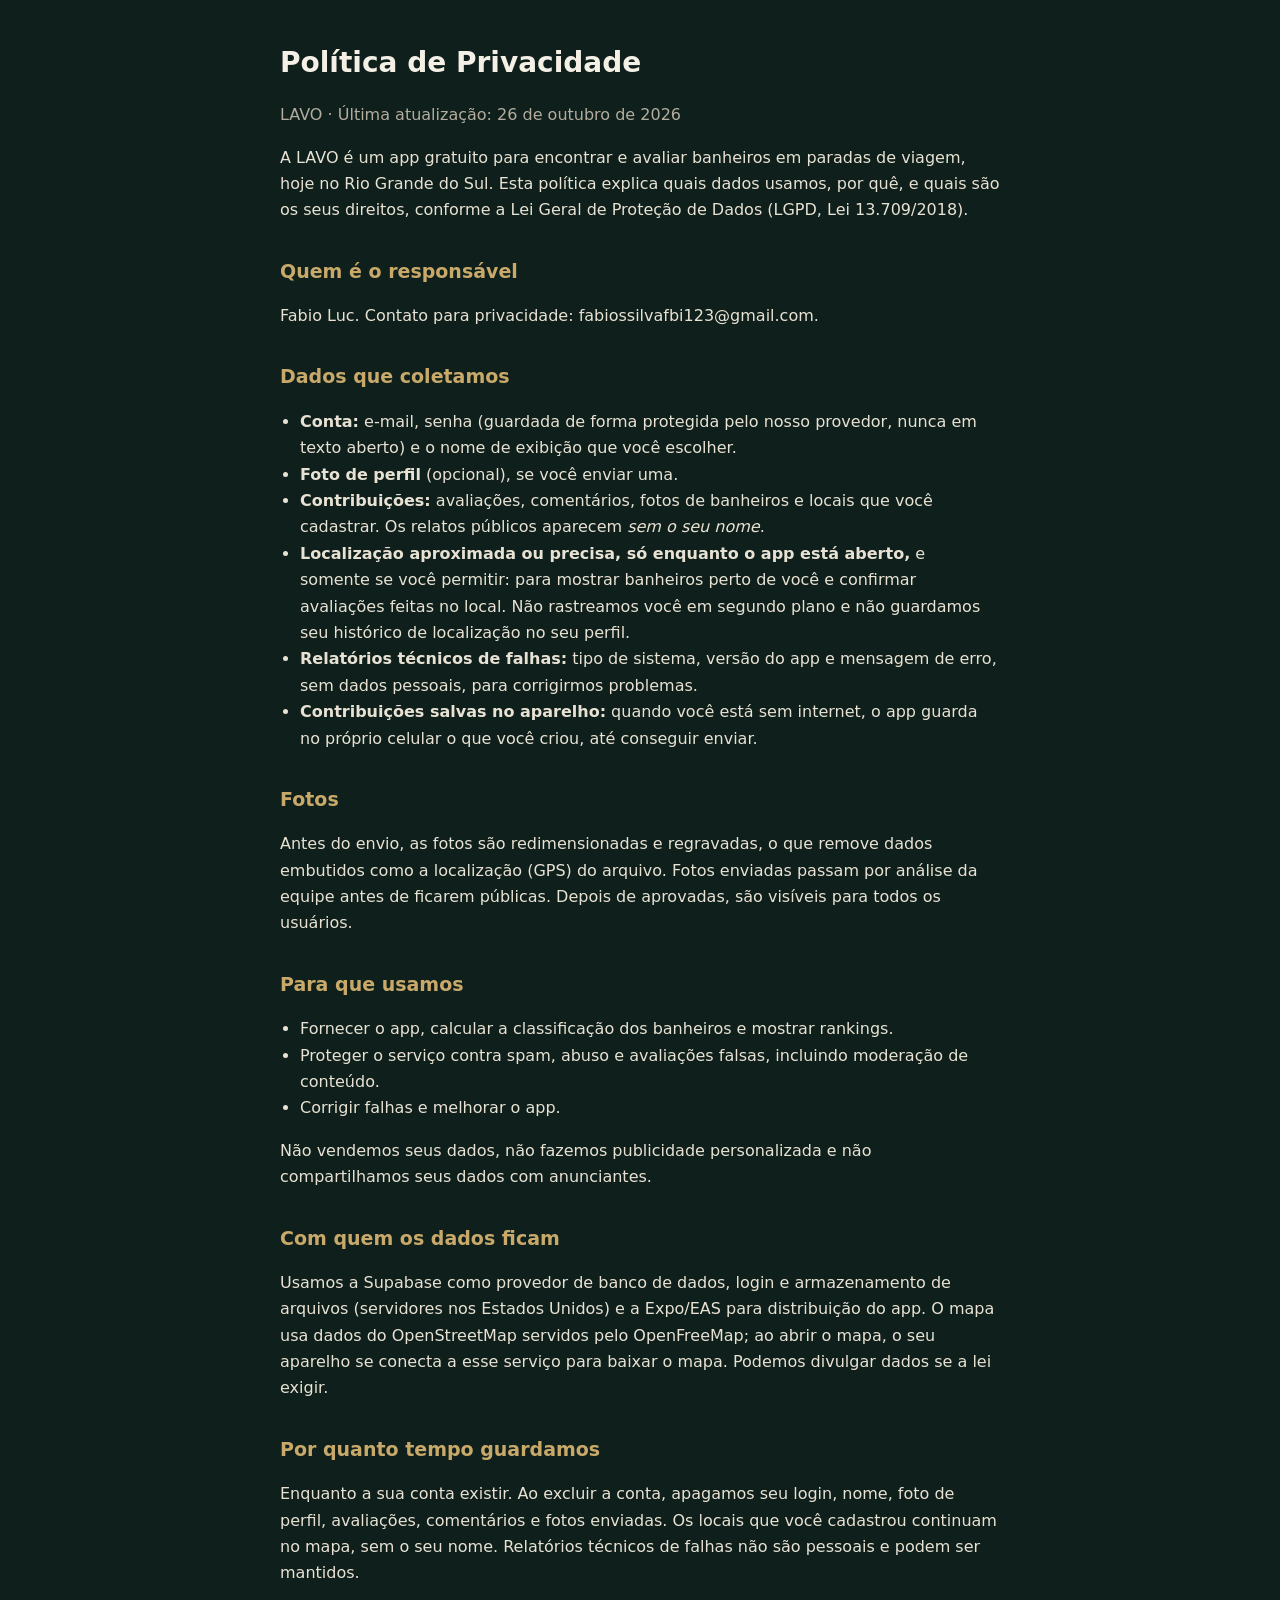
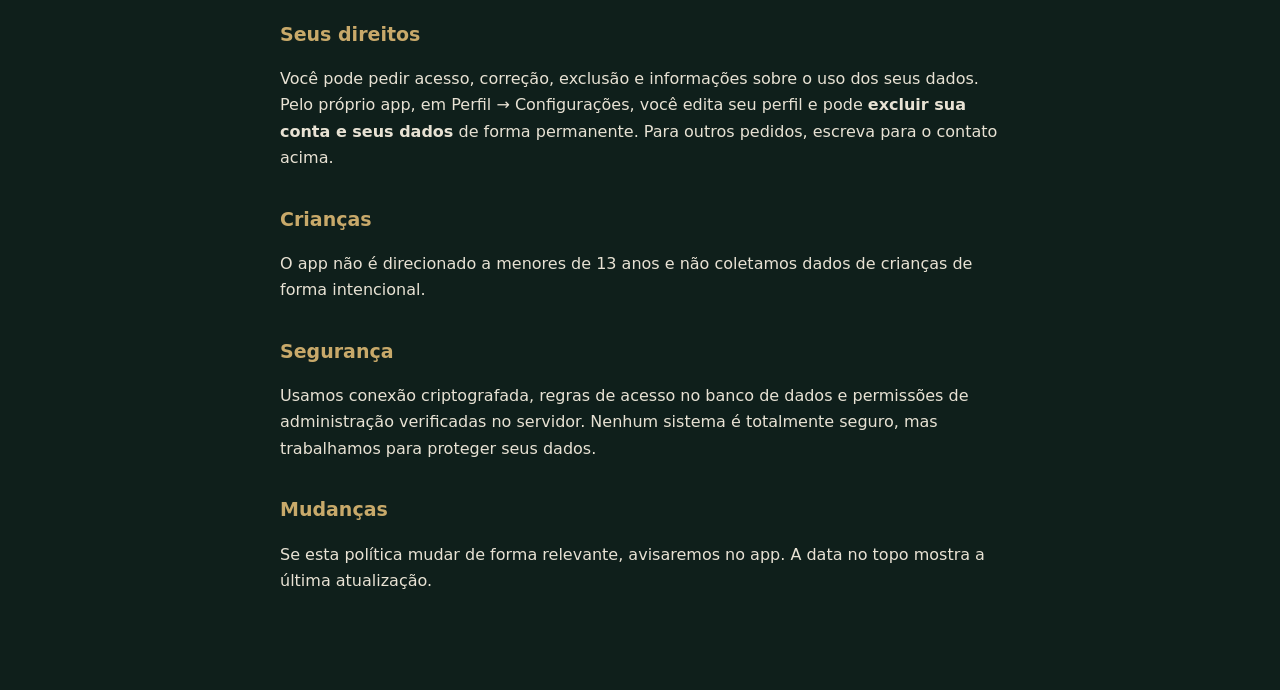
==== privacidade/index.html @ 6fe66655 "Politica de privacidade e termos de uso da LAVO Co-Authored-By: Claude Sonnet 5.5 <noreply@anthropic" ====
<!doctype html>
<html lang="pt-BR"><head><meta charset="utf-8"><meta name="viewport" content="width=device-width,initial-scale=1">
<title>Política de Privacidade · LAVO</title><link rel="stylesheet" href="../style.css"></head><body><main>
<h1>Política de Privacidade</h1>
<p class="muted">LAVO · Última atualização: 26 de outubro de 2026</p>

<p>A LAVO é um app gratuito para encontrar e avaliar banheiros em paradas de viagem, hoje no Rio Grande do Sul. Esta política explica quais dados usamos, por quê, e quais são os seus direitos, conforme a Lei Geral de Proteção de Dados (LGPD, Lei 13.709/2018).</p>

<h2>Quem é o responsável</h2>
<p>Fabio Luc. Contato para privacidade: fabiossilvafbi123@gmail.com.</p>

<h2>Dados que coletamos</h2>
<ul>
<li><strong>Conta:</strong> e-mail, senha (guardada de forma protegida pelo nosso provedor, nunca em texto aberto) e o nome de exibição que você escolher.</li>
<li><strong>Foto de perfil</strong> (opcional), se você enviar uma.</li>
<li><strong>Contribuições:</strong> avaliações, comentários, fotos de banheiros e locais que você cadastrar. Os relatos públicos aparecem <em>sem o seu nome</em>.</li>
<li><strong>Localização aproximada ou precisa, só enquanto o app está aberto,</strong> e somente se você permitir: para mostrar banheiros perto de você e confirmar avaliações feitas no local. Não rastreamos você em segundo plano e não guardamos seu histórico de localização no seu perfil.</li>
<li><strong>Relatórios técnicos de falhas:</strong> tipo de sistema, versão do app e mensagem de erro, sem dados pessoais, para corrigirmos problemas.</li>
<li><strong>Contribuições salvas no aparelho:</strong> quando você está sem internet, o app guarda no próprio celular o que você criou, até conseguir enviar.</li>
</ul>

<h2>Fotos</h2>
<p>Antes do envio, as fotos são redimensionadas e regravadas, o que remove dados embutidos como a localização (GPS) do arquivo. Fotos enviadas passam por análise da equipe antes de ficarem públicas. Depois de aprovadas, são visíveis para todos os usuários.</p>

<h2>Para que usamos</h2>
<ul>
<li>Fornecer o app, calcular a classificação dos banheiros e mostrar rankings.</li>
<li>Proteger o serviço contra spam, abuso e avaliações falsas, incluindo moderação de conteúdo.</li>
<li>Corrigir falhas e melhorar o app.</li>
</ul>
<p>Não vendemos seus dados, não fazemos publicidade personalizada e não compartilhamos seus dados com anunciantes.</p>

<h2>Com quem os dados ficam</h2>
<p>Usamos a Supabase como provedor de banco de dados, login e armazenamento de arquivos (servidores nos Estados Unidos) e a Expo/EAS para distribuição do app. O mapa usa dados do OpenStreetMap servidos pelo OpenFreeMap; ao abrir o mapa, o seu aparelho se conecta a esse serviço para baixar o mapa. Podemos divulgar dados se a lei exigir.</p>

<h2>Por quanto tempo guardamos</h2>
<p>Enquanto a sua conta existir. Ao excluir a conta, apagamos seu login, nome, foto de perfil, avaliações, comentários e fotos enviadas. Os locais que você cadastrou continuam no mapa, sem o seu nome. Relatórios técnicos de falhas não são pessoais e podem ser mantidos.</p>

<h2>Seus direitos</h2>
<p>Você pode pedir acesso, correção, exclusão e informações sobre o uso dos seus dados. Pelo próprio app, em Perfil → Configurações, você edita seu perfil e pode <strong>excluir sua conta e seus dados</strong> de forma permanente. Para outros pedidos, escreva para o contato acima.</p>

<h2>Crianças</h2>
<p>O app não é direcionado a menores de 13 anos e não coletamos dados de crianças de forma intencional.</p>

<h2>Segurança</h2>
<p>Usamos conexão criptografada, regras de acesso no banco de dados e permissões de administração verificadas no servidor. Nenhum sistema é totalmente seguro, mas trabalhamos para proteger seus dados.</p>

<h2>Mudanças</h2>
<p>Se esta política mudar de forma relevante, avisaremos no app. A data no topo mostra a última atualização.</p>
</main></body></html>
---- style.css ----
body{margin:0;background:#0F1F1B;color:#F5F0E6;font:16px/1.65 system-ui,-apple-system,Segoe UI,Roboto,sans-serif}
main{max-width:720px;margin:0 auto;padding:40px 20px 80px}
h1{font-size:28px;margin:0 0 4px}h2{font-size:19px;margin:32px 0 6px;color:#C8A96A}
p,li{color:#E8E2D4}small,.muted{color:#B3AD9F}a{color:#C8A96A}ul{padding-left:20px}
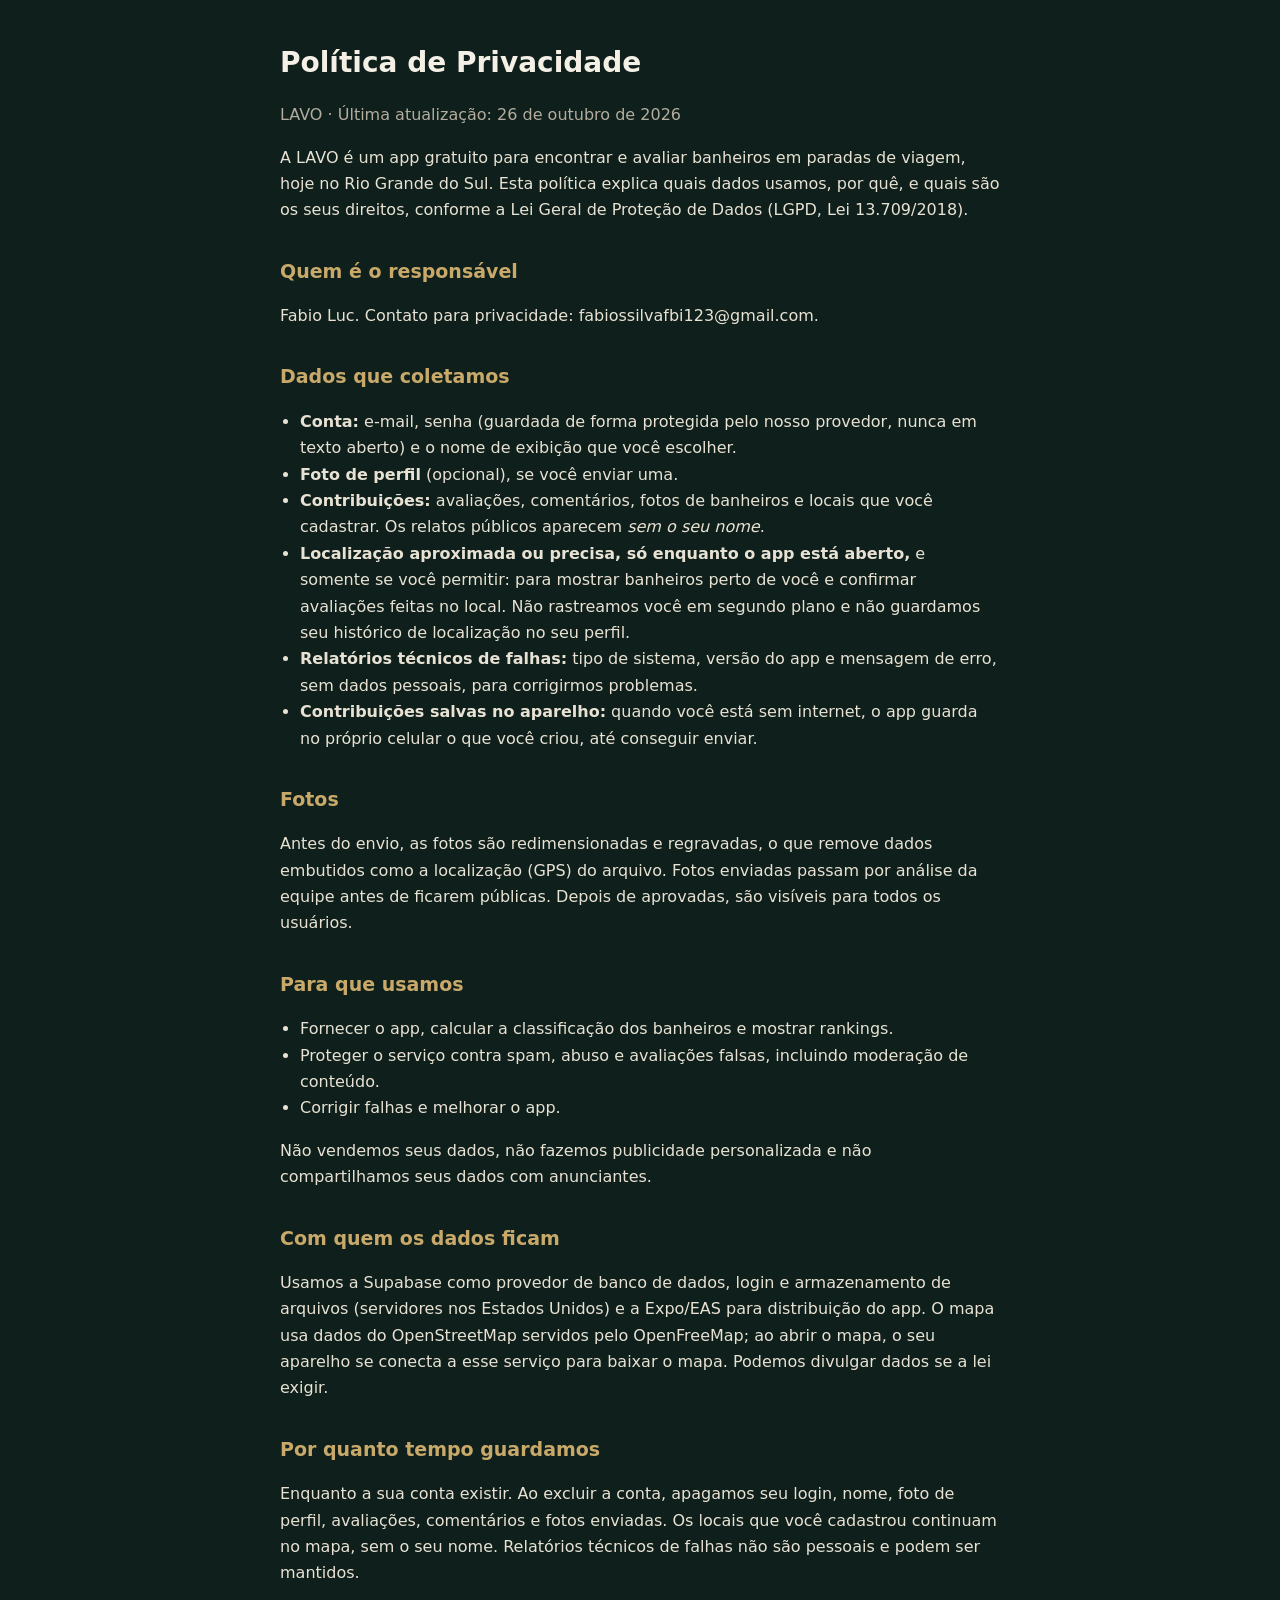
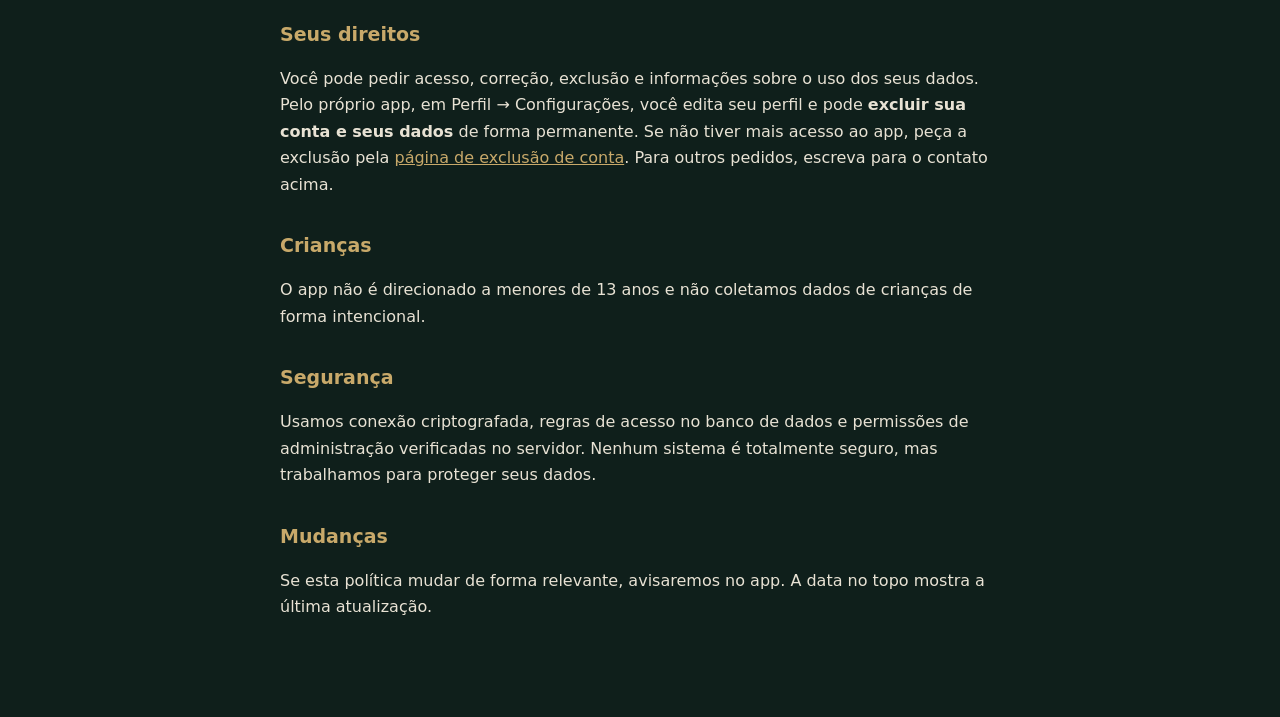
==== commit 345e6586: "Adiciona pagina de exclusao de conta e dados Co-Authored-By: Claude Sonnet 5.5 <noreply@anthropic.co" ====
--- a/privacidade/index.html
+++ b/privacidade/index.html
@@ -37,7 +37,7 @@
 <p>Enquanto a sua conta existir. Ao excluir a conta, apagamos seu login, nome, foto de perfil, avaliações, comentários e fotos enviadas. Os locais que você cadastrou continuam no mapa, sem o seu nome. Relatórios técnicos de falhas não são pessoais e podem ser mantidos.</p>
 
 <h2>Seus direitos</h2>
-<p>Você pode pedir acesso, correção, exclusão e informações sobre o uso dos seus dados. Pelo próprio app, em Perfil → Configurações, você edita seu perfil e pode <strong>excluir sua conta e seus dados</strong> de forma permanente. Para outros pedidos, escreva para o contato acima.</p>
+<p>Você pode pedir acesso, correção, exclusão e informações sobre o uso dos seus dados. Pelo próprio app, em Perfil → Configurações, você edita seu perfil e pode <strong>excluir sua conta e seus dados</strong> de forma permanente. Se não tiver mais acesso ao app, peça a exclusão pela <a href="../excluir-conta/">página de exclusão de conta</a>. Para outros pedidos, escreva para o contato acima.</p>
 
 <h2>Crianças</h2>
 <p>O app não é direcionado a menores de 13 anos e não coletamos dados de crianças de forma intencional.</p>
